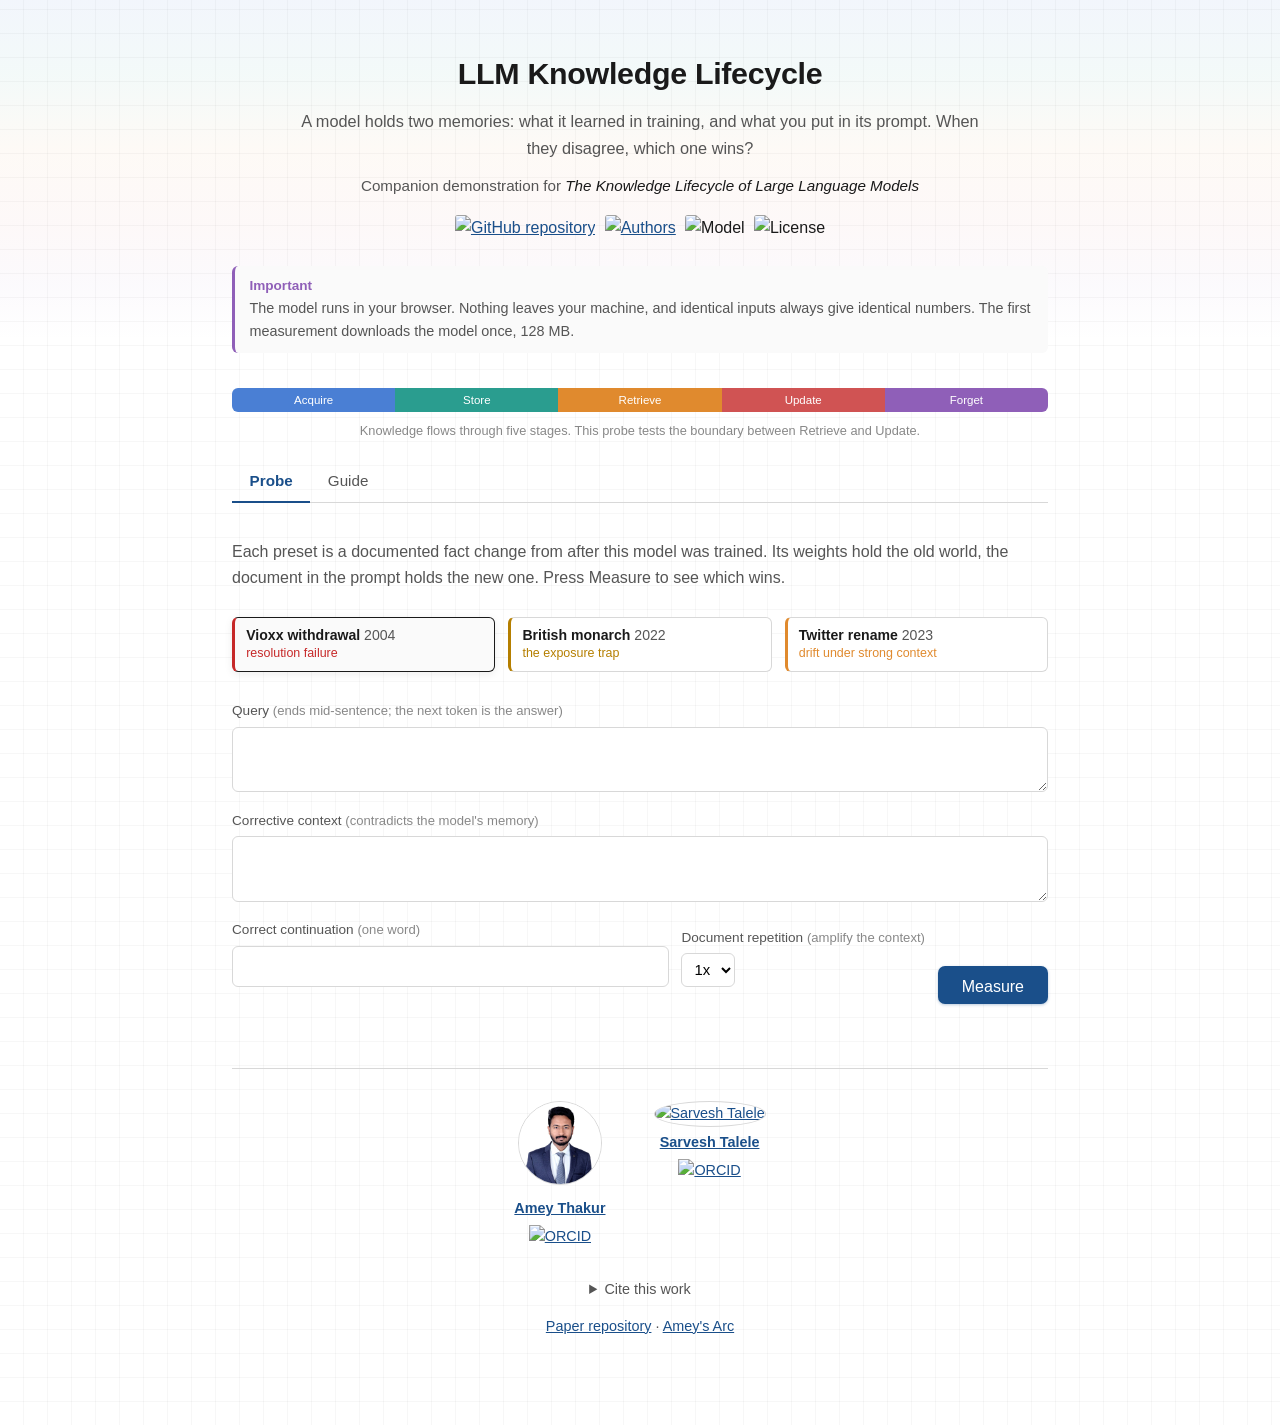
==== space/index.html @ 816fcf16 "Knowledge Lifecycle" ====
<!DOCTYPE html>
<!-- ==========================================================================
  File        : index.html
  Project     : The Knowledge Lifecycle of Large Language Models
  Purpose     : Page structure for the live demonstration: probe, guide,
                results, and author attribution.
  Authors     : Amey Thakur (https://github.com/Amey-Thakur)
                Sarvesh Talele (https://github.com/sarveshtalele)
  Repository  : https://github.com/Amey-Thakur/LLM-KNOWLEDGE-LIFECYCLE
  Release Date: August 16, 2026
  License     : CC BY 4.0
=========================================================================== -->
<html lang="en">
<head>
<meta charset="utf-8">
<meta name="viewport" content="width=device-width, initial-scale=1">
<title>LLM Knowledge Lifecycle</title>
<meta name="description" content="When a language model's training memory contradicts the document in its prompt, which one wins? Measure it live on GPT-2, in your browser.">
<meta property="og:title" content="The Knowledge Lifecycle of Large Language Models">
<meta property="og:description" content="GPT-2, asked about Vioxx with the 2004 withdrawal notice in its prompt, still answers safe. Measure the failure live in your browser.">
<meta property="og:type" content="website">
<meta property="og:image" content="https://huggingface.co/spaces/ameythakur/llm-knowledge-lifecycle/resolve/main/social-preview.png">
<meta name="twitter:card" content="summary_large_image">
<meta name="twitter:image" content="https://huggingface.co/spaces/ameythakur/llm-knowledge-lifecycle/resolve/main/social-preview.png">
<link rel="stylesheet" href="style.css">
</head>
<body>

<header>
  <h1>LLM Knowledge Lifecycle</h1>
  <p class="subtitle">
    A model holds two memories: what it learned in training, and what you put in its prompt.
    When they disagree, which one wins?
  </p>
  <p class="paper-line">
    Companion demonstration for <em>The Knowledge Lifecycle of Large Language Models</em>
  </p>
  <p class="badges">
    <a href="https://github.com/Amey-Thakur/LLM-KNOWLEDGE-LIFECYCLE"><img src="https://img.shields.io/badge/GitHub-LLM--KNOWLEDGE--LIFECYCLE-181717?logo=github" alt="GitHub repository"></a>
    <a href="https://github.com/Amey-Thakur"><img src="https://img.shields.io/badge/Authors-Amey_Thakur_%26_Sarvesh_Talele-0969DA" alt="Authors"></a>
    <img src="https://img.shields.io/badge/Model-GPT--2_base_(124M)-8250DF" alt="Model">
    <img src="https://img.shields.io/badge/License-CC_BY_4.0-lightgrey" alt="License">
  </p>
  <div class="alert a-important">
    <span class="alert-title">Important</span>
    The model runs in your browser. Nothing leaves your machine, and identical inputs always
    give identical numbers. The first measurement downloads the model once, 128 MB.
  </div>
</header>

<div class="stagebar" id="stagebar" title="The five lifecycle stages">
  <span class="s1">Acquire</span><span class="s2">Store</span><span class="s3" id="sb-retrieve">Retrieve</span><span class="s4" id="sb-update">Update</span><span class="s5">Forget</span>
</div>
<p class="stagenote" id="stagenote">Knowledge flows through five stages. This probe tests the boundary between Retrieve and Update.</p>

<nav class="tabs" role="tablist">
  <button class="tab active" data-tab="probe" role="tab">Probe</button>
  <button class="tab" data-tab="guide" role="tab">Guide</button>
</nav>

<main>

<!-- ================= PROBE ================= -->
<section id="probe" class="panel active">

  <p class="lede">
    Each preset is a documented fact change from after this model was trained. Its weights hold
    the old world, the document in the prompt holds the new one. Press Measure to see which wins.
  </p>

  <div class="presets">
    <button class="preset r-fail active" data-preset="vioxx">
      <strong>Vioxx withdrawal</strong> 2004<span>resolution failure</span></button>
    <button class="preset r-drift" data-preset="monarch">
      <strong>British monarch</strong> 2022<span>the exposure trap</span></button>
    <button class="preset r-influence" data-preset="twitter">
      <strong>Twitter rename</strong> 2023<span>drift under strong context</span></button>
  </div>
  <p id="preset-reading" class="reading"></p>

  <div class="inputs">
    <label>Query <span class="dim">(ends mid-sentence; the next token is the answer)</span>
      <textarea id="query" rows="2"></textarea>
    </label>
    <label>Corrective context <span class="dim">(contradicts the model's memory)</span>
      <textarea id="context" rows="2"></textarea>
    </label>
    <div class="row">
      <label class="grow">Correct continuation <span class="dim">(one word)</span>
        <input id="answer" type="text">
      </label>
      <label>Document repetition <span class="dim">(amplify the context)</span>
        <select id="repeat">
          <option value="1" selected>1x</option>
          <option value="2">2x</option>
          <option value="3">3x</option>
        </select>
      </label>
      <button id="run">Measure</button>
    </div>
    <div id="load-bar-wrap" hidden><div id="load-bar"></div></div>
    <p id="load-status" class="dim"></p>
  </div>

  <div id="results" role="region" aria-live="polite" aria-label="Measurement results" hidden>

    <div class="verdict-row">
      <span id="verdict-chip" class="chip"></span>
      <span id="r-verdict-detail" class="dim"></span>
    </div>

    <p id="narrative" class="narrative"></p>

    <h3>The two distributions, side by side</h3>
    <p class="dim small">Probability of each candidate without the document (grey) and with it (blue).
    The correct answer is outlined in green. If its bar is invisible, that is the finding.</p>
    <div id="bars"></div>

    <div class="gauge-block">
      <div class="gauge-label">
        <span>D<sub>sync</sub> &nbsp;<span class="dim">how lost the correct answer is, in nats</span></span>
        <strong id="r-dsync"></strong>
      </div>
      <div class="gauge">
        <div class="zone z-ok" style="width:5%"></div><div class="zone z-drift" style="width:28%"></div><div class="zone z-severe" style="width:33%"></div><div class="zone z-fail" style="width:34%"></div>
        <div id="g-marker" class="marker"></div>
      </div>
      <div class="gauge-ticks"><span style="left:5%">0.7<br><i>50%</i></span><span style="left:33%">4.6<br><i>1%</i></span><span style="left:66%">9.2<br><i>0.01%</i></span></div>
    </div>

    <div class="gauge-block">
      <div class="gauge-label">
        <span>I<sub>ctx</sub> &nbsp;<span class="dim">how much the document moved the model, in nats</span></span>
        <strong id="r-ictx"></strong>
      </div>
      <div class="gauge slim">
        <div class="zone z-inert" style="width:10%"></div><div class="zone z-partial" style="width:40%"></div><div class="zone z-strong" style="width:50%"></div>
        <div id="g-ictx" class="marker"></div>
      </div>
      <div class="gauge-ticks"><span style="left:10%">0.05<br><i>inert</i></span><span style="left:50%">0.5<br><i>reshaping</i></span></div>
    </div>

    <div class="temp-block">
      <div class="gauge-label">
        <span>Sampling temperature <span class="dim">(how randomly the model picks its answer)</span></span>
        <strong id="t-value">1.0</strong>
      </div>
      <input id="temp" type="range" min="0.2" max="2.0" step="0.1" value="1.0">
      <p id="temp-readout" class="dim small"></p>
    </div>

    <details class="fine">
      <summary>Measurement details</summary>
      <table class="kv">
        <tr><td>P(answer | query alone)</td><td id="r-p0"></td></tr>
        <tr><td>P(answer | context + query)</td><td id="r-p1"></td></tr>
        <tr><td>Answer tokenization</td><td id="r-tok"></td></tr>
        <tr><td>D<sub>sync</sub> definition</td><td>&minus;ln P(answer given context and query): the negative natural logarithm of the correct answer's probability</td></tr>
        <tr><td>I<sub>ctx</sub> definition</td><td>Kullback-Leibler divergence between the with-document and without-document distributions, over all 50,257 tokens</td></tr>
      </table>
    </details>
  </div>
</section>

<!-- ================= GUIDE ================= -->
<section id="guide" class="panel">

  <h2>The five stages</h2>
  <table class="stages">
    <tr><td><i class="dot d1"></i><strong>Acquire</strong></td><td>Pre-training compresses a corpus into weights.</td><td class="fail">Facts stored with no record of when or where they were learned.</td></tr>
    <tr><td><i class="dot d2"></i><strong>Store</strong></td><td>Facts live in weights, external indices, or both.</td><td class="fail">The two copies of a fact age independently.</td></tr>
    <tr><td><i class="dot d3"></i><strong>Retrieve</strong></td><td>Attention recalls; RAG fetches documents into context.</td><td class="fail">What was retrieved may not control the output.</td></tr>
    <tr><td><i class="dot d4"></i><strong>Update</strong></td><td>Weights edited, indices refreshed, conflicts resolved.</td><td class="fail">Edits damage neighbors; index updates leave weights stale.</td></tr>
    <tr><td><i class="dot d5"></i><strong>Forget</strong></td><td>Deliberate unlearning; accidental forgetting and eviction.</td><td class="fail">Removed facts recoverable; retained facts damaged.</td></tr>
  </table>
  <div class="alert a-note">
    <span class="alert-title">Note</span>
    The probe measures the boundary between <i class="dot d3"></i>Retrieve and
    <i class="dot d4"></i>Update: the document arrives, and the model must decide
    which copy of the fact to trust.
  </div>

  <h2>The diagnosis grid</h2>
  <table class="grid2">
    <tr><th></th><th>I<sub>ctx</sub> low</th><th>I<sub>ctx</sub> high</th></tr>
    <tr><th>D<sub>sync</sub> low</th><td class="c-ok">fact never conflicted</td><td class="c-ok">context resolved the conflict</td></tr>
    <tr><th>D<sub>sync</sub> high</th><td class="c-fail">resolution failure: context ignored</td><td class="c-drift">drift: context influential but losing</td></tr>
  </table>

  <h2>The three presets</h2>
  <table>
    <tr><td><span class="chip chip-fail">failure</span></td><td><strong>Vioxx withdrawal.</strong> The notice is in the prompt; the model still says "safe". Paper's fp32 run: D<sub>sync</sub> 12.05, I<sub>ctx</sub> 0.033.</td></tr>
    <tr><td><span class="chip chip-drift">trap</span></td><td><strong>British monarch.</strong> The death announcement's strongest effect is boosting " Queen". Correct context reinforcing the wrong answer.</td></tr>
    <tr><td><span class="chip chip-influence">drift</span></td><td><strong>Twitter rename.</strong> Context lifts the right answer by orders of magnitude and still loses to " Twitter".</td></tr>
  </table>


  <h2>Terms used on this page</h2>
  <table class="glossary">
    <tr><td><strong>Token</strong></td><td>The unit a model reads and writes. Roughly a word or word fragment; " withdrawn" is one token, and the leading space is part of it.</td></tr>
    <tr><td><strong>Parametric memory</strong></td><td>What the model absorbed into its weights during training. Fixed after training, and the model cannot tell you when it learned any of it.</td></tr>
    <tr><td><strong>Context</strong></td><td>What you put in the prompt right now, including any document retrieved for the model to read.</td></tr>
    <tr><td><strong>Nat</strong></td><td>A unit of information, measured with natural logarithms. Here it converts directly to probability: a value of <em>n</em> nats means the correct answer holds probability e<sup>&minus;n</sup>. One nat is roughly 37%, nine nats is roughly one in ten thousand.</td></tr>
    <tr><td><strong>Surprisal</strong></td><td>How surprised the model is by an answer, written as &minus;ln P. Low when the model expected it, high when it did not. D<sub>sync</sub> is the surprisal of the correct answer.</td></tr>
    <tr><td><strong>KL divergence</strong></td><td>A measure of how far one probability distribution sits from another. I<sub>ctx</sub> uses it to ask whether the document changed the model's mind about anything at all.</td></tr>
    <tr><td><strong>Temperature</strong></td><td>How randomly a model picks among candidate answers. Low values make it repeat its favorite; high values spread the choice out.</td></tr>
    <tr><td><strong>Quantized</strong></td><td>Weights stored at reduced precision so the model downloads and runs faster. This page uses 8-bit weights, which shift individual probabilities slightly without changing any conclusion.</td></tr>
  </table>

  <h2>Build your own probe</h2>
  <p>
    Any fact change with a single-word answer works. Three rules make a clean probe: the query
    ends mid-sentence so the next token is the answer; the document states the new fact
    plainly; the answer is one word, because the estimator measures the first token. Leadership
    changes, product renames, and policy reversals all fit.
  </p>

  <div class="alert a-warning">
    <span class="alert-title">Scope</span>
    GPT-2 base is small, open, and confound-free, which makes every number reproducible,
    including in this browser. The browser build is 8-bit quantized: probabilities shift
    relative to full precision, the regimes and conclusions do not. Exact fp32 values come
    from the script in the repository. The estimator measures the first token of a
    single-word answer under deterministic evaluation.
  </div>
</section>

</main>

<footer>
  <div class="authors">
    <div class="author">
      <a href="https://github.com/Amey-Thakur"><img class="avatar" src="amey-thakur.jpg" alt="Amey Thakur"></a>
      <p><a href="https://github.com/Amey-Thakur"><strong>Amey Thakur</strong></a></p>
      <p><a href="https://orcid.org/0000-0001-5644-1575"><img src="https://img.shields.io/badge/ORCID-0000--0001--5644--1575-A6CE39" alt="ORCID"></a></p>
    </div>
    <div class="author">
      <a href="https://github.com/sarveshtalele"><img class="avatar" src="https://github.com/sarveshtalele.png" alt="Sarvesh Talele"></a>
      <p><a href="https://github.com/sarveshtalele"><strong>Sarvesh Talele</strong></a></p>
      <p><a href="https://orcid.org/0009-0002-0818-461X"><img src="https://img.shields.io/badge/ORCID-0009--0002--0818--461X-A6CE39" alt="ORCID"></a></p>
    </div>
  </div>
  <details>
    <summary>Cite this work</summary>
<pre>@article{thakur2026lifecycle,
  author  = {Thakur, Amey and Talele, Sarvesh},
  title   = {The Knowledge Lifecycle of Large Language Models},
  journal = {arXiv preprint},
  year    = {2026}
}</pre>
  </details>
  <p class="foot-links">
    <a href="https://github.com/Amey-Thakur/LLM-KNOWLEDGE-LIFECYCLE">Paper repository</a>
    &middot; <a href="https://amey-thakur.github.io">Amey's Arc</a>
  </p>
</footer>

<script type="module" src="main.js"></script>
</body>
</html>
---- space/style.css ----
/* ============================================================================
   File        : style.css
   Project     : The Knowledge Lifecycle of Large Language Models
   Purpose     : Restrained academic styling. Color carries meaning only: the five
                 stage colors from the paper's lifecycle figure and three regime colors.
   Authors     : Amey Thakur (https://github.com/Amey-Thakur)
                 Sarvesh Talele (https://github.com/sarveshtalele)
   Repository  : https://github.com/Amey-Thakur/LLM-KNOWLEDGE-LIFECYCLE
   Release Date: August 16, 2026
   License     : CC BY 4.0
   ============================================================================ */

:root {
  --ink: #1a1a1a;
  --muted: #555;
  --faint: #888;
  --line: #d8d8d8;
  --accent: #1a4f8a;
  --bg: #ffffff;
  --panel: #fafafa;

  /* stage colors, matching Figure 1 of the paper */
  --st1: #4a7fd4;  /* acquire  */
  --st2: #2a9d8f;  /* store    */
  --st3: #e08a2e;  /* retrieve */
  --st4: #d05353;  /* update   */
  --st5: #8f5fb8;  /* forget   */

  /* regime colors */
  --ok: #2e7d32;
  --drift: #b57f00;
  --fail: #c62828;
}

* { box-sizing: border-box; }

body {
  margin: 0 auto;
  padding: 3rem 1.5rem 4.5rem;
  max-width: 54rem;
  font: 16px/1.55 -apple-system, "Segoe UI", Roboto, Helvetica, Arial, sans-serif;
  color: var(--ink);
  background:
    linear-gradient(180deg,
      rgba(74,127,212,.07) 0%, rgba(42,157,143,.055) 22%,
      rgba(224,138,46,.045) 44%, rgba(208,83,83,.038) 66%,
      rgba(143,95,184,.03) 84%, rgba(255,255,255,0) 100%) no-repeat 0 0 / 100% 340px,
    repeating-linear-gradient(0deg, transparent 0 23px, rgba(26,26,26,.035) 23px 24px),
    repeating-linear-gradient(90deg, transparent 0 23px, rgba(26,26,26,.035) 23px 24px),
    var(--bg);
}

header { text-align: center; }
header h1 { margin: 0 0 .35rem; font-size: 1.75rem; letter-spacing: -.01em; }
.subtitle { margin: 0 auto .7rem; color: var(--muted); max-width: 40rem; }
.badges { margin: 0 0 1rem; }
.badges img { vertical-align: middle; margin: 0 .15rem .3rem; }

/* GitHub-style alerts */
.alert {
  text-align: left;
  margin: .8rem auto 1rem;
  padding: .6rem .9rem;
  border-left: 3px solid var(--accent);
  background: var(--panel);
  font-size: .9rem;
  color: var(--muted);
  max-width: 44rem;
}
.alert-title { display: block; font-weight: 600; font-size: .85rem; }
.a-important { border-left-color: var(--st5); }
.a-important .alert-title { color: var(--st5); }
.a-note { border-left-color: var(--st1); }
.a-note .alert-title { color: var(--st1); }
.a-warning { border-left-color: var(--drift); }
.a-warning .alert-title { color: var(--drift); }

/* five-stage identity bar */
.stagebar { display: flex; height: 1.5rem; margin: .4rem 0 0; font-size: .72rem; color: #fff; text-align: center; }
.stagebar span { flex: 1; line-height: 1.5rem; }
.s1 { background: var(--st1); } .s2 { background: var(--st2); } .s3 { background: var(--st3); }
.s4 { background: var(--st4); } .s5 { background: var(--st5); }

.tabs { display: flex; margin: 1.2rem 0 0; border-bottom: 1px solid var(--line); }
.tab {
  padding: .5rem 1.1rem; border: none; background: none; cursor: pointer;
  font: inherit; font-size: .95rem; color: var(--muted);
  border-bottom: 2px solid transparent; margin-bottom: -1px;
}
.tab.active { color: var(--accent); border-bottom-color: var(--accent); font-weight: 600; }

.panel { display: none; padding-top: 1.8rem; }
.panel.active { display: block; }

/* loader */
#loader { display: flex; align-items: center; gap: .8rem; flex-wrap: wrap; margin-bottom: 1.1rem; }
#load-btn {
  padding: .45rem 1rem; font: inherit; font-size: .92rem; cursor: pointer;
  background: var(--accent); color: #fff; border: none;
}
#load-btn:disabled { background: var(--faint); cursor: default; }
#load-status { font-size: .88rem; color: var(--faint); }
#load-bar-wrap { flex-basis: 100%; height: 5px; background: var(--line); margin-top: 1rem; }
#load-bar { height: 100%; width: 0%; background: var(--accent); transition: width .2s; }

/* presets */
.presets { display: flex; gap: .8rem; flex-wrap: wrap; margin-top: .4rem; }
.preset {
  flex: 1 1 12rem; padding: .5rem .7rem .55rem; text-align: left;
  font: inherit; font-size: .88rem; cursor: pointer; line-height: 1.35;
  background: #fff; border: 1px solid var(--line); border-left-width: 3px;
  color: var(--muted);
}
.preset strong { color: var(--ink); }
.preset span { display: block; font-size: .78rem; }
.r-fail { border-left-color: var(--fail); }
.r-fail span { color: var(--fail); }
.r-drift { border-left-color: var(--drift); }
.r-drift span { color: var(--drift); }
.r-influence { border-left-color: var(--st3); }
.r-influence span { color: var(--st3); }
.preset.active { background: var(--panel); border-color: var(--ink); border-left-width: 3px; }
.r-fail.active { border-left-color: var(--fail); }
.r-drift.active { border-left-color: var(--drift); }
.r-influence.active { border-left-color: var(--st3); }
.reading { font-size: .88rem; color: var(--muted); margin: .7rem 0 1rem; }

/* inputs */
.inputs label { display: block; margin-bottom: .7rem; font-size: .85rem; color: var(--muted); }
.dim { color: var(--faint); font-weight: 400; font-size: .82rem; }
textarea, input[type=text] {
  display: block; width: 100%; margin-top: .25rem;
  padding: .45rem .6rem; font: inherit; font-size: .93rem;
  border: 1px solid var(--line); background: #fff; color: var(--ink);
}
textarea:focus, input:focus { outline: 1px solid var(--accent); border-color: var(--accent); }
.row { display: flex; gap: .8rem; align-items: flex-end; }
.grow { flex: 1; }
#run {
  padding: .5rem 1.5rem; font: inherit; cursor: pointer;
  background: var(--accent); color: #fff; border: none; height: 2.4rem;
}
#run:disabled { background: var(--faint); cursor: default; }

/* results */
#results { margin-top: 2.2rem; }
.verdict-row { display: flex; align-items: center; gap: .7rem; flex-wrap: wrap; margin-bottom: 1.1rem; }
.chip {
  display: inline-block; padding: .18rem .7rem; font-size: .82rem; font-weight: 600;
  color: #fff; background: var(--faint);
}
.chip-ok { background: var(--ok); }
.chip-drift { background: var(--drift); }
.chip-fail { background: var(--fail); }
.chip-influence { background: var(--st3); }

.gauge-block { margin-bottom: 1.7rem; }
.gauge-label { display: flex; justify-content: space-between; font-size: .88rem; color: var(--muted); margin-bottom: .3rem; }
.gauge-label strong { color: var(--ink); font-variant-numeric: tabular-nums; }
.gauge { position: relative; display: flex; height: 10px; }
.gauge.slim { height: 7px; }
.zone { height: 100%; }
.z-ok { background: #cde6cf; } .z-drift { background: #f2e3b3; }
.z-severe { background: #f5cfa0; } .z-fail { background: #f0bcbc; }
.z-inert { background: #f0bcbc; } .z-partial { background: #f2e3b3; } .z-strong { background: #cde6cf; }
.marker {
  position: absolute; top: -3px; bottom: -3px; width: 3px;
  background: var(--ink); transition: left .3s;
}
.gauge-ticks { position: relative; height: 2.2rem; font-size: .72rem; color: var(--faint); }
.gauge-ticks span { position: absolute; transform: translateX(-50%); text-align: center; line-height: 1.2; padding-top: .2rem; }
.gauge-ticks i { font-style: normal; color: #b0b0b0; }

table { border-collapse: collapse; width: 100%; margin: .5rem 0 1rem; font-size: .9rem; }
th, td { text-align: left; padding: .4rem .6rem; border-bottom: 1px solid var(--line); vertical-align: top; }
th { font-weight: 600; border-bottom: 2px solid var(--ink); }

.kv td:first-child { color: var(--muted); width: 55%; }
.kv td:last-child { font-variant-numeric: tabular-nums; }

.cols { display: flex; gap: 2rem; flex-wrap: wrap; }
.cols > div { flex: 1 1 17rem; }
.cols h3 { font-size: .95rem; margin: .6rem 0 .2rem; }
.toks td:last-child { text-align: right; font-variant-numeric: tabular-nums; }
.toks tr.hit td { color: var(--accent); font-weight: 600; }

/* guide */
h2 { font-size: 1.15rem; margin: 2rem 0 .7rem; }
.dot { display: inline-block; width: .65rem; height: .65rem; margin-right: .4rem; vertical-align: baseline; }
.d1 { background: var(--st1); } .d2 { background: var(--st2); } .d3 { background: var(--st3); }
.d4 { background: var(--st4); } .d5 { background: var(--st5); }
.stages td.fail { color: var(--muted); font-size: .86rem; }
.grid2 th { background: var(--panel); }
.grid2 td { font-size: .88rem; }
.c-ok { color: var(--ok); } .c-drift { color: var(--drift); } .c-fail { color: var(--fail); }

.note { font-size: .85rem; color: var(--faint); }
a { color: var(--accent); }

/* footer */
footer { margin-top: 3rem; border-top: 1px solid var(--line); padding-top: 1.4rem; font-size: .9rem; color: var(--muted); text-align: center; }
.authors { display: flex; justify-content: center; gap: 3rem; margin-bottom: 1rem; }
.author p { margin: .25rem 0; }
.avatar { width: 84px; height: 84px; border-radius: 50%; border: 1px solid var(--line); }
footer pre { background: var(--panel); border: 1px solid var(--line); padding: .8rem; overflow-x: auto; font-size: .8rem; text-align: left; }
summary { cursor: pointer; }
.foot-links { margin-top: .8rem; }

/* lede and narrative */
.lede { max-width: 44rem; color: var(--muted); margin: 0 0 1.1rem; }
.narrative {
  max-width: 46rem; margin: 0 0 1.6rem; padding: .8rem 1rem;
  background: #fff; border: 1px solid var(--line); border-left: 3px solid var(--accent);
  font-size: .95rem;
}
.small { font-size: .82rem; }

/* stage bar diagnostic states: participating stages carry a glyph, the
   others dim, so the diagnosis reads as intent rather than decoration */
.stagenote { text-align: center; font-size: .8rem; color: var(--faint); margin: .5rem 0 0; }
.stagebar span { transition: opacity .3s; }
.stagebar.diagnosed .dimstage { opacity: .4; }

/* paired bars */
#bars { margin: .4rem 0 1.6rem; background: #fff; border: 1px solid var(--line); padding: .7rem .9rem; }
.bar-row { display: flex; align-items: center; gap: .7rem; padding: .18rem 0; }
.bar-tok { flex: 0 0 7rem; text-align: right; font-family: ui-monospace, Consolas, monospace; font-size: .84rem; }
.bar-pair { flex: 1; display: grid; grid-template-columns: 1fr 5.2rem 1fr 5.2rem; align-items: center; gap: .35rem; }
.bar { display: block; height: 11px; min-width: 1px; }
.b-plain { background: #b9b9b9; }
.b-ctx { background: var(--accent); }
.bar-pair em { font-style: normal; font-size: .76rem; color: var(--faint); font-variant-numeric: tabular-nums; }
.bar-row.hit .bar-tok { color: var(--ok); font-weight: 700; }
.bar-row.hit .bar { outline: 2px solid var(--ok); outline-offset: 1px; }
.bar-head em { font-size: .74rem; color: var(--faint); }
.bar-head { border-bottom: 1px solid var(--line); margin-bottom: .3rem; }

/* temperature control */
.temp-block { margin: 0 0 1.4rem; background: #fff; border: 1px solid var(--line); padding: .8rem 1rem; }
.temp-block input[type=range] { width: 100%; accent-color: var(--accent); margin: .4rem 0 .3rem; }

/* inputs on panels for readability over the grid */
.inputs, .presets .preset, fieldset { background-clip: padding-box; }
select { padding: .42rem .5rem; font: inherit; font-size: .93rem; border: 1px solid var(--line); background: #fff; margin-top: .25rem; display: block; }
.fine summary { font-size: .88rem; color: var(--muted); }
.fine { margin-bottom: 1rem; }

/* interaction polish */
#run, .preset, select, textarea, input[type=text], .chip, .alert, .narrative,
#bars, .temp-block, #load-bar-wrap { border-radius: 6px; }
.badges img { border-radius: 3px; }
#load-bar { border-radius: 6px; }
.avatar { transition: transform .15s ease, box-shadow .15s ease; }
.avatar:hover { transform: translateY(-2px); box-shadow: 0 6px 16px rgba(26,26,26,.18); }

#run {
  border-radius: 7px;
  transition: transform .12s ease, box-shadow .12s ease, background .12s ease;
  box-shadow: 0 1px 3px rgba(26,79,138,.3);
}
#run:hover:not(:disabled) {
  background: #16406f;
  transform: translateY(-1px);
  box-shadow: 0 4px 14px rgba(26,79,138,.35);
}
#run:active:not(:disabled) { transform: translateY(0); box-shadow: 0 1px 3px rgba(26,79,138,.3); }

.preset { transition: transform .12s ease, box-shadow .12s ease, border-color .12s ease; }
.preset:hover { transform: translateY(-1px); box-shadow: 0 3px 10px rgba(26,26,26,.08); }
.preset.active { box-shadow: 0 2px 8px rgba(26,26,26,.08); }

.tab { transition: color .12s ease; border-radius: 6px 6px 0 0; }
.tab:hover { color: var(--ink); background: rgba(26,79,138,.04); }

textarea:focus, input:focus, select:focus, #run:focus-visible, .preset:focus-visible {
  outline: 2px solid var(--accent); outline-offset: 1px;
}
.stagebar { border-radius: 6px; overflow: hidden; }

/* narrow screens: stack the paired bars rather than crushing four columns */
@media (max-width: 620px) {
  body { padding: 2rem 1rem 3rem; }
  .bar-tok { flex: 0 0 5rem; font-size: .78rem; }
  .bar-pair { grid-template-columns: 1fr 4rem; row-gap: .2rem; }
  .row { flex-wrap: wrap; }
  #run { width: 100%; }
  .authors { gap: 1.5rem; }
  .stagebar { font-size: .62rem; }
  .gauge-ticks span { font-size: .66rem; }
}

/* ---------------------------------------------------------------------------
   Typographic measure and rhythm.

   Prose is capped near 68 characters. Beyond that the eye loses the line
   start on the return sweep, which is what made the earlier full-width
   paragraphs tiring to read. Tables, bars, and gauges stay full width: they
   are scanned, not read.
   --------------------------------------------------------------------------- */

body { line-height: 1.65; }

.subtitle { max-width: 38rem; font-size: 1.02rem; }
.lede,
.reading,
#guide p,
.narrative,
.note,
.alert,
.glossary { max-width: none; }
.alert { line-height: 1.6; }
.subtitle { max-width: 44rem; }

.lede { margin-bottom: 1.6rem; font-size: 1rem; }
.reading { margin: 1rem 0 1.8rem; }

header { margin-bottom: 2.2rem; }
header h1 { font-size: 1.9rem; margin-bottom: .6rem; }
.badges { margin-bottom: 1.2rem; }

.panel { padding-top: 2.2rem; }
.inputs { margin-top: 1.8rem; }
.inputs label { margin-bottom: 1.1rem; }
#results { margin-top: 2.8rem; }
.verdict-row { margin-bottom: 1.4rem; }
.narrative { padding: 1rem 1.2rem; margin-bottom: 2rem; line-height: 1.7; }
#bars { padding: 1rem 1.2rem; margin-bottom: 2.2rem; }
.gauge-block { margin-bottom: 2rem; }
.temp-block { padding: 1rem 1.2rem; margin-bottom: 1.8rem; }

#guide h2 { margin: 2.4rem 0 .8rem; }
#guide h2:first-child { margin-top: .4rem; }
#guide p { margin-bottom: 1.2rem; }
#guide table { margin-bottom: 1.8rem; }
th, td { padding: .55rem .7rem; }

h3 { margin: 1.8rem 0 .3rem; }
.cols h3 { margin-top: 0; }

footer { margin-top: 4rem; padding-top: 2rem; }
.authors { margin-bottom: 1.6rem; }

/* glossary: term column narrow and steady so definitions align */
.glossary td:first-child { width: 11rem; color: var(--ink); }
.glossary td:last-child { color: var(--muted); }
.glossary { max-width: 46rem; }

/* stage table: the label column holds a colored dot and a one-word stage name,
   so it must never wrap. "Retrieve" was breaking onto its own line. */
.stages td:first-child { white-space: nowrap; width: 9.5rem; }
.stages td:nth-child(2) { width: 40%; }

/* tabs: the browser's default focus ring drew a box around the active tab
   after a mouse click. Replace it with the page's own focus treatment. */
.tab:focus { outline: none; }
.tab:focus-visible { outline: 2px solid var(--accent); outline-offset: -2px; }

/* the paper's title, given its own line so it is not buried mid-sentence */
.paper-line {
  margin: .5rem auto 1.1rem;
  font-size: .95rem;
  color: var(--muted);
}
.paper-line em { color: var(--ink); font-style: italic; }
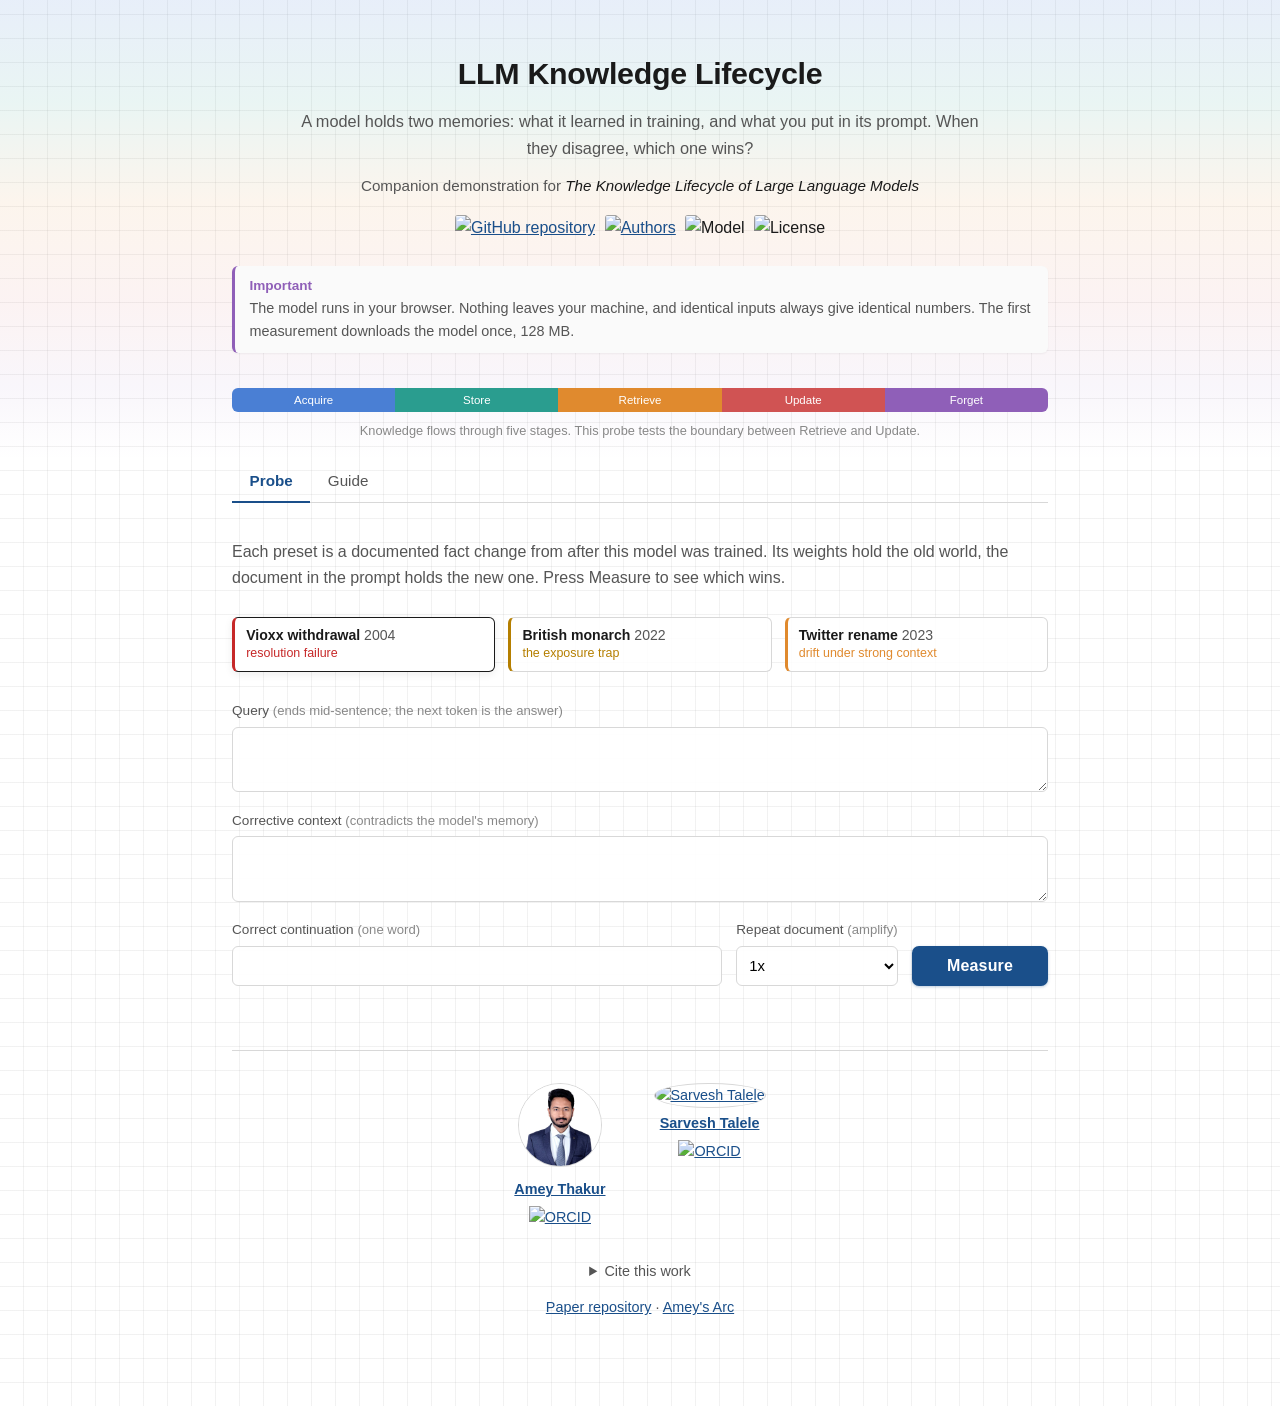
==== commit dfd24820: "Knowledge Lifecycle" ====
--- a/space/index.html
+++ b/space/index.html
@@ -89,8 +89,8 @@
       <label class="grow">Correct continuation <span class="dim">(one word)</span>
         <input id="answer" type="text">
       </label>
-      <label>Document repetition <span class="dim">(amplify the context)</span>
-        <select id="repeat">
+      <label>Repeat document <span class="dim">(amplify)</span>
+        <select id="repeat" title="How many times the corrective document is repeated in the prompt">
           <option value="1" selected>1x</option>
           <option value="2">2x</option>
           <option value="3">3x</option>
--- a/space/style.css
+++ b/space/style.css
@@ -42,11 +42,11 @@
   color: var(--ink);
   background:
     linear-gradient(180deg,
-      rgba(74,127,212,.07) 0%, rgba(42,157,143,.055) 22%,
-      rgba(224,138,46,.045) 44%, rgba(208,83,83,.038) 66%,
-      rgba(143,95,184,.03) 84%, rgba(255,255,255,0) 100%) no-repeat 0 0 / 100% 340px,
-    repeating-linear-gradient(0deg, transparent 0 23px, rgba(26,26,26,.035) 23px 24px),
-    repeating-linear-gradient(90deg, transparent 0 23px, rgba(26,26,26,.035) 23px 24px),
+      rgba(74,127,212,.13) 0%, rgba(42,157,143,.10) 22%,
+      rgba(224,138,46,.085) 44%, rgba(208,83,83,.07) 66%,
+      rgba(143,95,184,.055) 84%, rgba(255,255,255,0) 100%) no-repeat 0 0 / 100% 460px,
+    repeating-linear-gradient(0deg, transparent 0 23px, rgba(26,26,26,.06) 23px 24px),
+    repeating-linear-gradient(90deg, transparent 0 23px, rgba(26,26,26,.06) 23px 24px),
     var(--bg);
 }
 
@@ -362,3 +362,41 @@
   color: var(--muted);
 }
 .paper-line em { color: var(--ink); font-style: italic; }
+
+/* ---------------------------------------------------------------------------
+   Measure row.
+
+   The repetition label is wider than its select, which left a gap of dead
+   space before the button and made the button look adrift. The select now
+   fills its label, so the three controls sit in one continuous run.
+   --------------------------------------------------------------------------- */
+
+.row { align-items: flex-end; gap: .9rem; margin-bottom: 1.1rem; }
+/* flex-end aligns margin boxes, so a bottom margin on these labels would push
+   the button below the controls it sits beside. The row carries it instead. */
+.row > label { flex: 0 0 auto; margin-bottom: 0; }
+.row > label.grow { flex: 1 1 auto; }
+.row select { width: 100%; height: 2.5rem; }
+.row input[type=text] { height: 2.5rem; }
+
+#run {
+  /* Flex centring rather than padding arithmetic, so the label sits on the
+     optical centre whatever the text or font size. */
+  display: inline-flex;
+  align-items: center;
+  justify-content: center;
+  height: 2.5rem;
+  min-width: 8.5rem;
+  padding: 0 1.6rem;
+  font-weight: 600;
+  letter-spacing: .01em;
+  line-height: 1;
+}
+
+/* With a more present ground, the panels need an edge to sit on rather than
+   dissolving into it. */
+.narrative, #bars, .temp-block, .alert { box-shadow: 0 1px 2px rgba(26,26,26,.05); }
+.preset { background: rgba(255,255,255,.86); }
+.preset.active { background: #fff; }
+textarea, input[type=text], select { background: rgba(255,255,255,.94); }
+textarea:focus, input:focus, select:focus { background: #fff; }
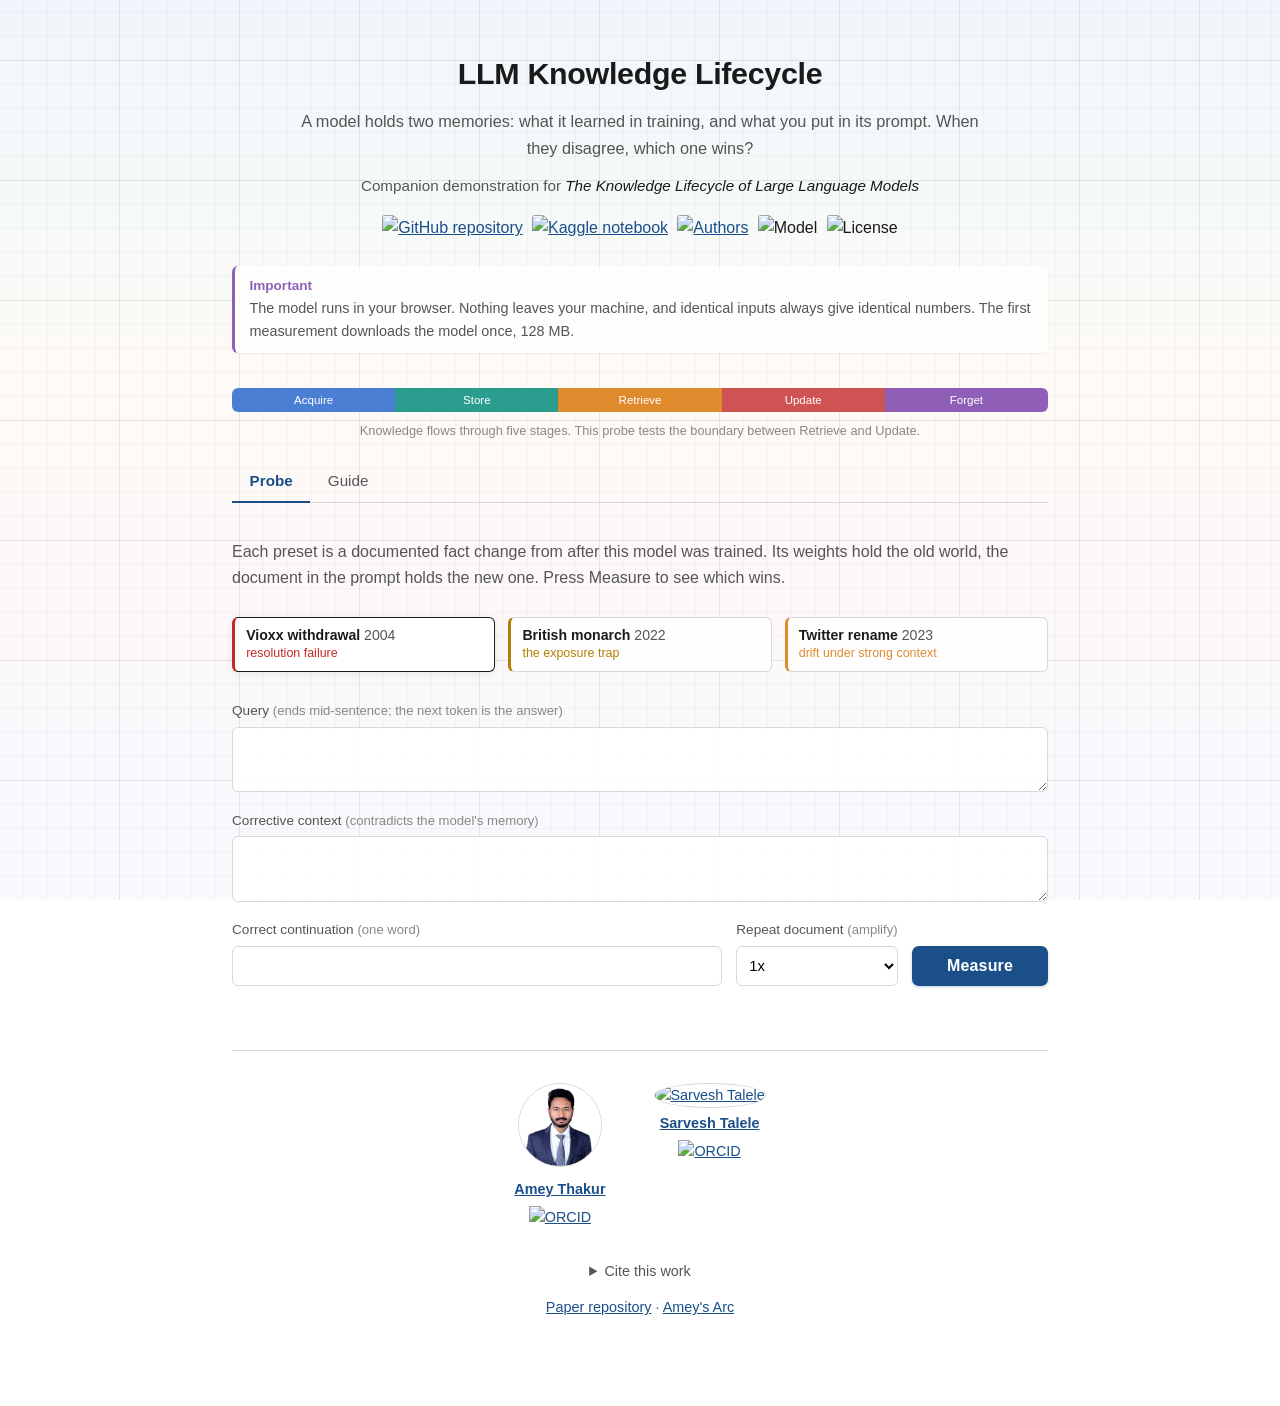
==== commit 3cd7bd6f: "Knowledge Lifecycle" ====
--- a/space/index.html
+++ b/space/index.html
@@ -37,6 +37,7 @@
   </p>
   <p class="badges">
     <a href="https://github.com/Amey-Thakur/LLM-KNOWLEDGE-LIFECYCLE"><img src="https://img.shields.io/badge/GitHub-LLM--KNOWLEDGE--LIFECYCLE-181717?logo=github" alt="GitHub repository"></a>
+    <a href="https://www.kaggle.com/code/ameythakur20/cross-model-lifecycle-desynchronization"><img src="https://img.shields.io/badge/Notebook-Kaggle-20BEFF?logo=kaggle&logoColor=white" alt="Kaggle notebook"></a>
     <a href="https://github.com/Amey-Thakur"><img src="https://img.shields.io/badge/Authors-Amey_Thakur_%26_Sarvesh_Talele-0969DA" alt="Authors"></a>
     <img src="https://img.shields.io/badge/Model-GPT--2_base_(124M)-8250DF" alt="Model">
     <img src="https://img.shields.io/badge/License-CC_BY_4.0-lightgrey" alt="License">
--- a/space/style.css
+++ b/space/style.css
@@ -41,13 +41,21 @@
   font: 16px/1.55 -apple-system, "Segoe UI", Roboto, Helvetica, Arial, sans-serif;
   color: var(--ink);
   background:
+    /* Stage-colour wash across the whole page, not only the header. */
     linear-gradient(180deg,
-      rgba(74,127,212,.13) 0%, rgba(42,157,143,.10) 22%,
-      rgba(224,138,46,.085) 44%, rgba(208,83,83,.07) 66%,
-      rgba(143,95,184,.055) 84%, rgba(255,255,255,0) 100%) no-repeat 0 0 / 100% 460px,
-    repeating-linear-gradient(0deg, transparent 0 23px, rgba(26,26,26,.06) 23px 24px),
-    repeating-linear-gradient(90deg, transparent 0 23px, rgba(26,26,26,.06) 23px 24px),
+      rgba(74,127,212,.075) 0%, rgba(42,157,143,.055) 20%,
+      rgba(224,138,46,.045) 40%, rgba(208,83,83,.04) 62%,
+      rgba(143,95,184,.045) 82%, rgba(74,127,212,.04) 100%),
+    /* Measurement grid: a major line every fifth cell, so the ground has
+       structure at reading distance instead of an even hairline hum. */
+    repeating-linear-gradient(0deg, transparent 0 119px, rgba(26,26,26,.07) 119px 120px),
+    repeating-linear-gradient(90deg, transparent 0 119px, rgba(26,26,26,.07) 119px 120px),
+    repeating-linear-gradient(0deg, transparent 0 23px, rgba(26,26,26,.035) 23px 24px),
+    repeating-linear-gradient(90deg, transparent 0 23px, rgba(26,26,26,.035) 23px 24px),
     var(--bg);
+  /* The ground is a fixed surface the content moves across, so it stays put on
+     scroll. One value per image layer, in the order declared above. */
+  background-attachment: fixed, fixed, fixed, fixed, fixed;
 }
 
 header { text-align: center; }
@@ -400,3 +408,11 @@
 .preset.active { background: #fff; }
 textarea, input[type=text], select { background: rgba(255,255,255,.94); }
 textarea:focus, input:focus, select:focus { background: #fff; }
+
+/* Panels are opaque against the tinted ground, which is what separates
+   content from page now that the ground is visible. */
+.narrative, #bars, .temp-block { background: #fff; }
+.alert { background: rgba(255,255,255,.82); }
+.preset { background: rgba(255,255,255,.92); }
+table { background: rgba(255,255,255,.55); }
+.grid2 th { background: rgba(250,250,250,.95); }
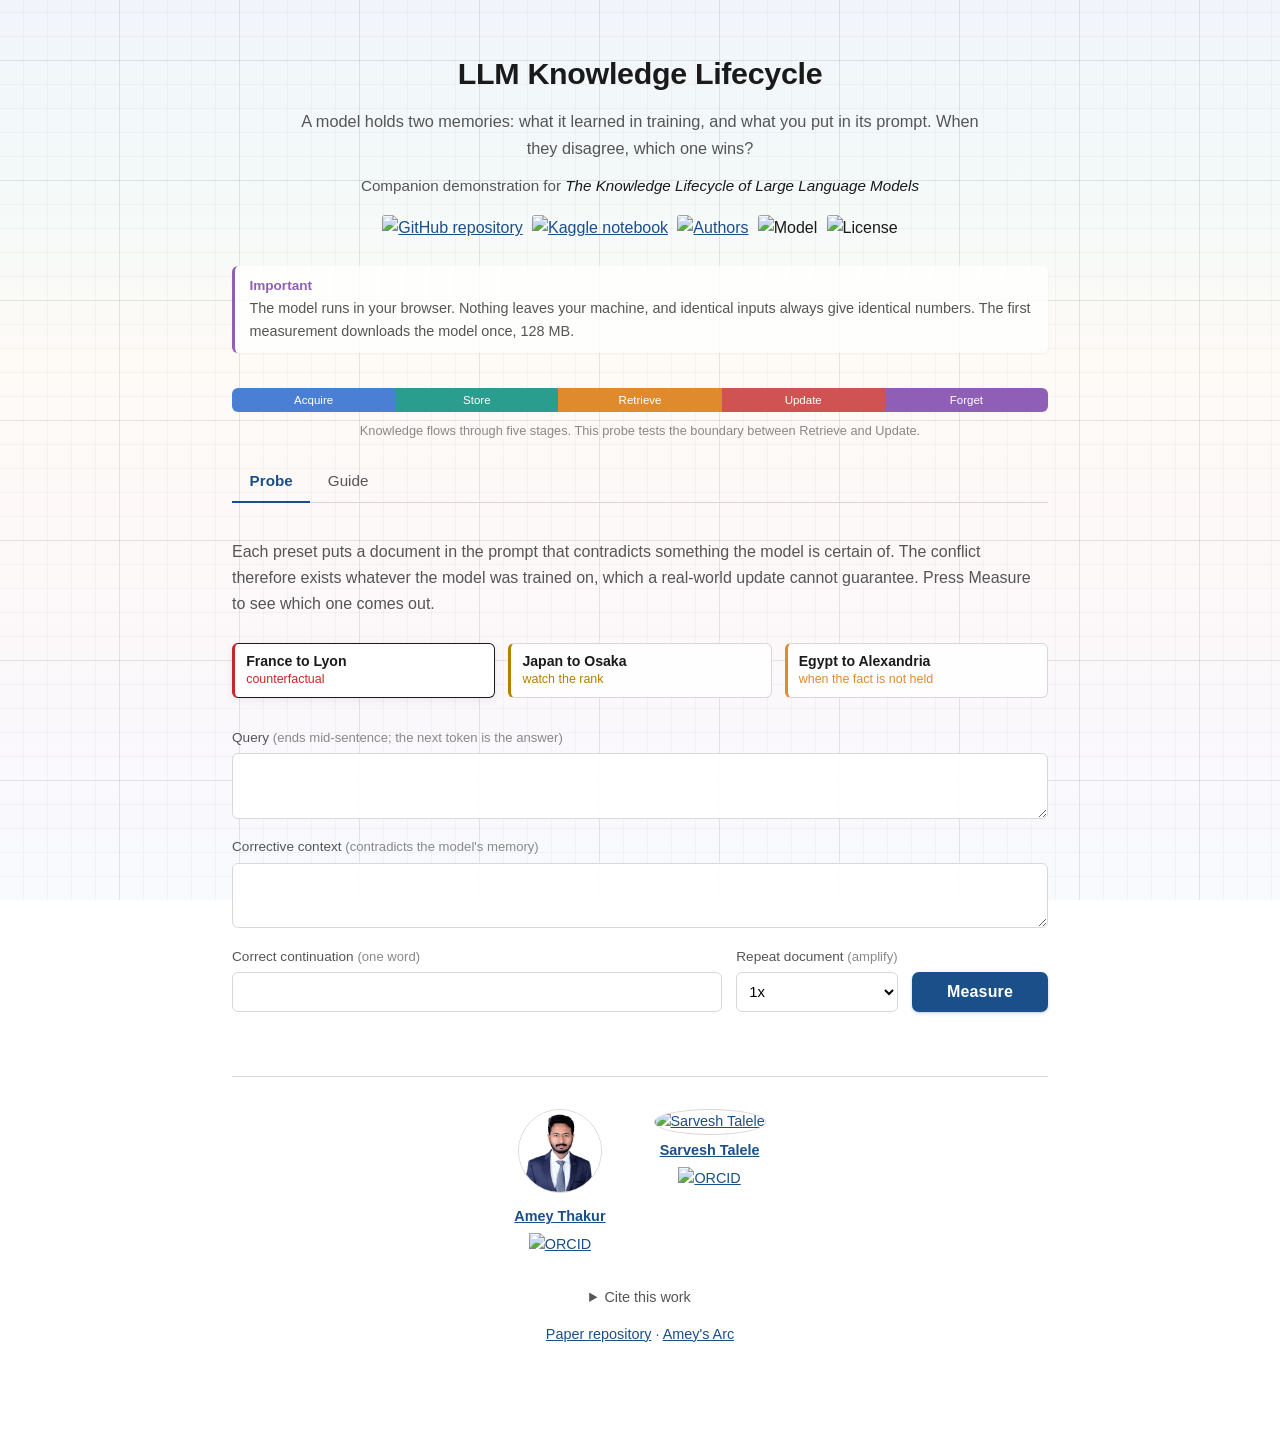
==== commit dc113e4e: "Knowledge Lifecycle" ====
--- a/space/index.html
+++ b/space/index.html
@@ -7,7 +7,7 @@
   Authors     : Amey Thakur (https://github.com/Amey-Thakur)
                 Sarvesh Talele (https://github.com/sarveshtalele)
   Repository  : https://github.com/Amey-Thakur/LLM-KNOWLEDGE-LIFECYCLE
-  Release Date: August 16, 2026
+  Release Date: August 18, 2026
   License     : CC BY 4.0
 =========================================================================== -->
 <html lang="en">
@@ -17,7 +17,7 @@
 <title>LLM Knowledge Lifecycle</title>
 <meta name="description" content="When a language model's training memory contradicts the document in its prompt, which one wins? Measure it live on GPT-2, in your browser.">
 <meta property="og:title" content="The Knowledge Lifecycle of Large Language Models">
-<meta property="og:description" content="GPT-2, asked about Vioxx with the 2004 withdrawal notice in its prompt, still answers safe. Measure the failure live in your browser.">
+<meta property="og:description" content="Put a document in front of GPT-2 that contradicts what it knows, and see which one comes out. Measure it live in your browser.">
 <meta property="og:type" content="website">
 <meta property="og:image" content="https://huggingface.co/spaces/ameythakur/llm-knowledge-lifecycle/resolve/main/social-preview.png">
 <meta name="twitter:card" content="summary_large_image">
@@ -65,17 +65,18 @@
 <section id="probe" class="panel active">
 
   <p class="lede">
-    Each preset is a documented fact change from after this model was trained. Its weights hold
-    the old world, the document in the prompt holds the new one. Press Measure to see which wins.
+    Each preset puts a document in the prompt that contradicts something the model is certain
+    of. The conflict therefore exists whatever the model was trained on, which a real-world
+    update cannot guarantee. Press Measure to see which one comes out.
   </p>
 
   <div class="presets">
-    <button class="preset r-fail active" data-preset="vioxx">
-      <strong>Vioxx withdrawal</strong> 2004<span>resolution failure</span></button>
-    <button class="preset r-drift" data-preset="monarch">
-      <strong>British monarch</strong> 2022<span>the exposure trap</span></button>
-    <button class="preset r-influence" data-preset="twitter">
-      <strong>Twitter rename</strong> 2023<span>drift under strong context</span></button>
+    <button class="preset r-fail active" data-preset="france">
+      <strong>France to Lyon</strong><span>counterfactual</span></button>
+    <button class="preset r-drift" data-preset="japan">
+      <strong>Japan to Osaka</strong><span>watch the rank</span></button>
+    <button class="preset r-influence" data-preset="egypt">
+      <strong>Egypt to Alexandria</strong><span>when the fact is not held</span></button>
   </div>
   <p id="preset-reading" class="reading"></p>
 
@@ -126,7 +127,7 @@
         <div class="zone z-ok" style="width:5%"></div><div class="zone z-drift" style="width:28%"></div><div class="zone z-severe" style="width:33%"></div><div class="zone z-fail" style="width:34%"></div>
         <div id="g-marker" class="marker"></div>
       </div>
-      <div class="gauge-ticks"><span style="left:5%">0.7<br><i>50%</i></span><span style="left:33%">4.6<br><i>1%</i></span><span style="left:66%">9.2<br><i>0.01%</i></span></div>
+      <div class="gauge-ticks"><span style="left:5%">0.69<br><i>50%</i></span><span style="left:33%">4.6<br><i>1%</i></span><span style="left:66%">9.2<br><i>0.01%</i></span></div>
     </div>
 
     <div class="gauge-block">
@@ -184,15 +185,15 @@
   <h2>The diagnosis grid</h2>
   <table class="grid2">
     <tr><th></th><th>I<sub>ctx</sub> low</th><th>I<sub>ctx</sub> high</th></tr>
-    <tr><th>D<sub>sync</sub> low</th><td class="c-ok">fact never conflicted</td><td class="c-ok">context resolved the conflict</td></tr>
-    <tr><th>D<sub>sync</sub> high</th><td class="c-fail">resolution failure: context ignored</td><td class="c-drift">drift: context influential but losing</td></tr>
+    <tr><th>D<sub>sync</sub> low</th><td class="c-ok">fact never conflicted</td><td class="c-ok">the answer is within reach of the context</td></tr>
+    <tr><th>D<sub>sync</sub> high</th><td class="c-fail">the answer is far down the distribution</td><td class="c-drift">context influential, answer still not first</td></tr>
   </table>
 
   <h2>The three presets</h2>
   <table>
-    <tr><td><span class="chip chip-fail">failure</span></td><td><strong>Vioxx withdrawal.</strong> The notice is in the prompt; the model still says "safe". Paper's fp32 run: D<sub>sync</sub> 12.05, I<sub>ctx</sub> 0.033.</td></tr>
-    <tr><td><span class="chip chip-drift">trap</span></td><td><strong>British monarch.</strong> The death announcement's strongest effect is boosting " Queen". Correct context reinforcing the wrong answer.</td></tr>
-    <tr><td><span class="chip chip-influence">drift</span></td><td><strong>Twitter rename.</strong> Context lifts the right answer by orders of magnitude and still loses to " Twitter".</td></tr>
+    <tr><td><span class="chip chip-fail">conflict</span></td><td><strong>Counterfactual capital.</strong> The document contradicts a fact the model is certain of, so the conflict does not depend on when the model was trained.</td></tr>
+    <tr><td><span class="chip chip-drift">rank</span></td><td><strong>Watch the rank, not the bar.</strong> Across the paper's 432 document conditions the in-context answer carries more than 0.10 probability 332 times, and in 69 of those it is still not the token the model would emit.</td></tr>
+    <tr><td><span class="chip chip-influence">control</span></td><td><strong>When the fact is not held.</strong> GPT-2 base holds the plain capital only 25% of the time. Where it never held the fact there is no conflict to observe, which is why the paper reports its headline numbers only on the cases where it did.</td></tr>
   </table>
 
 
@@ -202,7 +203,7 @@
     <tr><td><strong>Parametric memory</strong></td><td>What the model absorbed into its weights during training. Fixed after training, and the model cannot tell you when it learned any of it.</td></tr>
     <tr><td><strong>Context</strong></td><td>What you put in the prompt right now, including any document retrieved for the model to read.</td></tr>
     <tr><td><strong>Nat</strong></td><td>A unit of information, measured with natural logarithms. Here it converts directly to probability: a value of <em>n</em> nats means the correct answer holds probability e<sup>&minus;n</sup>. One nat is roughly 37%, nine nats is roughly one in ten thousand.</td></tr>
-    <tr><td><strong>Surprisal</strong></td><td>How surprised the model is by an answer, written as &minus;ln P. Low when the model expected it, high when it did not. D<sub>sync</sub> is the surprisal of the correct answer.</td></tr>
+    <tr><td><strong>Surprisal</strong></td><td>How surprised the model is by an answer, written as &minus;ln P. Low when the model expected it, high when it did not. D<sub>sync</sub> is the surprisal of the in-context answer. It is <strong>not</strong> the answer: probability spreads over tens of thousands of tokens, so a modest value can still be the token the model emits, and a large one need not mean the document was ignored.</td></tr>
     <tr><td><strong>KL divergence</strong></td><td>A measure of how far one probability distribution sits from another. I<sub>ctx</sub> uses it to ask whether the document changed the model's mind about anything at all.</td></tr>
     <tr><td><strong>Temperature</strong></td><td>How randomly a model picks among candidate answers. Low values make it repeat its favorite; high values spread the choice out.</td></tr>
     <tr><td><strong>Quantized</strong></td><td>Weights stored at reduced precision so the model downloads and runs faster. This page uses 8-bit weights, which shift individual probabilities slightly without changing any conclusion.</td></tr>
@@ -224,6 +225,17 @@
     from the script in the repository. The estimator measures the first token of a
     single-word answer under deterministic evaluation.
   </div>
+    <h2>The poster</h2>
+    <p>
+      The whole argument on one page: the problem, the five-stage framework, the
+      finding, the metric, and the proposed architecture.
+      <a href="poster.pdf">Open the full-resolution A0 PDF</a>.
+    </p>
+    <p style="text-align:center">
+      <a href="poster.pdf"><img src="poster-preview.png"
+        alt="A0 conference poster for The Knowledge Lifecycle of Large Language Models"
+        style="max-width:100%;width:660px;border:1px solid rgba(128,128,128,.35);border-radius:6px"></a>
+    </p>
 </section>
 
 </main>
--- a/space/style.css
+++ b/space/style.css
@@ -6,7 +6,7 @@
    Authors     : Amey Thakur (https://github.com/Amey-Thakur)
                  Sarvesh Talele (https://github.com/sarveshtalele)
    Repository  : https://github.com/Amey-Thakur/LLM-KNOWLEDGE-LIFECYCLE
-   Release Date: August 16, 2026
+   Release Date: August 18, 2026
    License     : CC BY 4.0
    ============================================================================ */
 
@@ -358,8 +358,8 @@
 .stages td:first-child { white-space: nowrap; width: 9.5rem; }
 .stages td:nth-child(2) { width: 40%; }
 
-/* tabs: the browser's default focus ring drew a box around the active tab
-   after a mouse click. Replace it with the page's own focus treatment. */
+/* tabs: the browser's default focus ring boxes the active tab after a mouse
+   click, so the page supplies its own focus treatment. */
 .tab:focus { outline: none; }
 .tab:focus-visible { outline: 2px solid var(--accent); outline-offset: -2px; }
 
